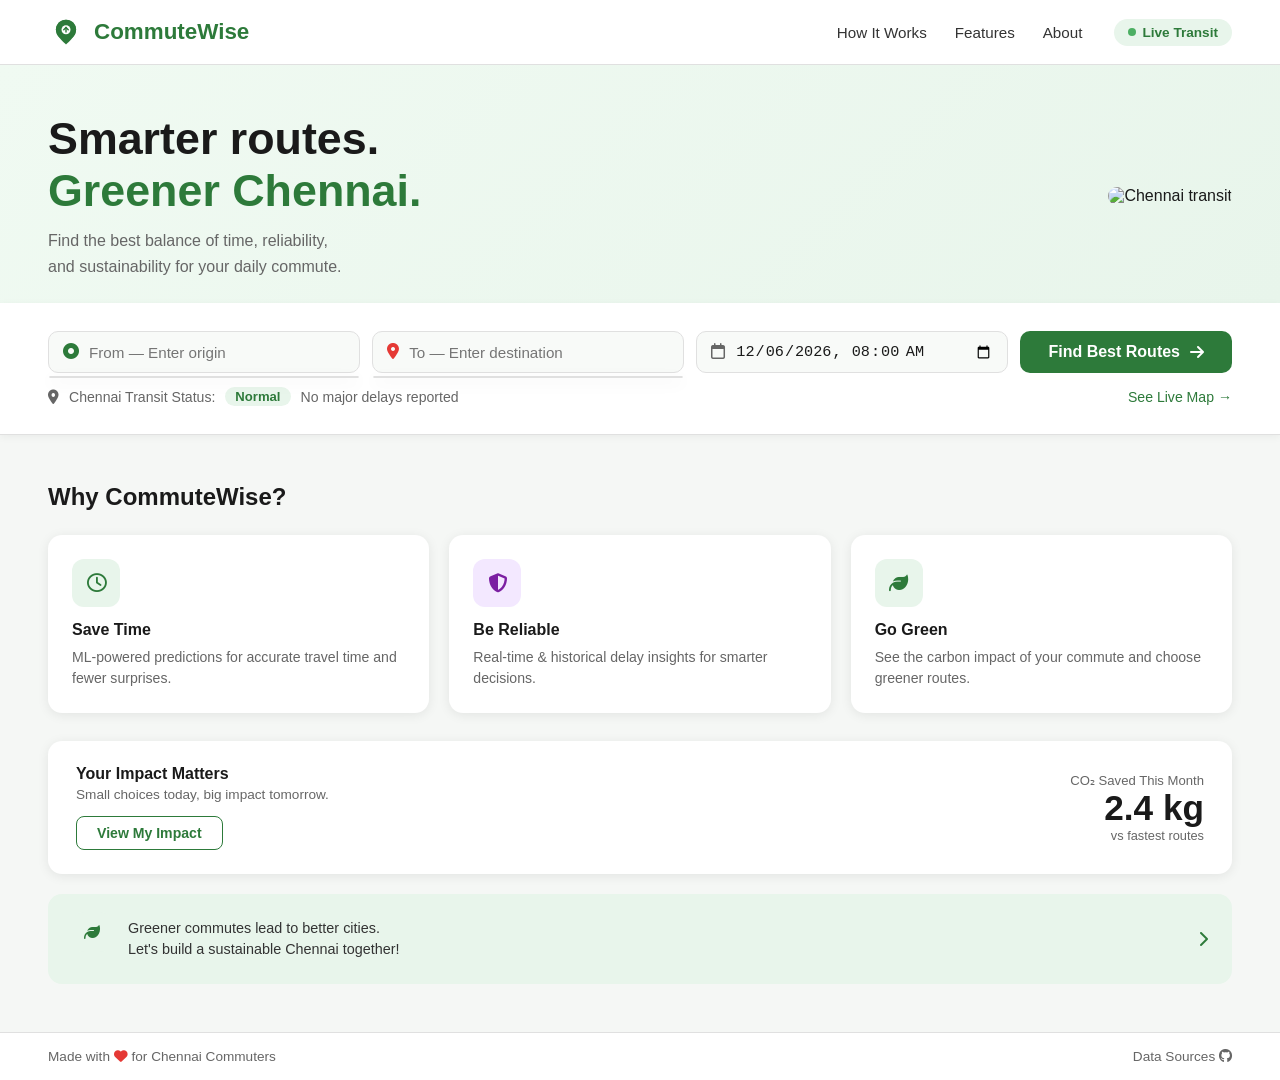
==== frontend/index.html @ f9b58ac9 "frontend is done" ====
<!DOCTYPE html>
<html lang="en">
<head>
  <meta charset="UTF-8" />
  <meta name="viewport" content="width=device-width, initial-scale=1.0"/>
  <title>CommuteWise</title>
  <link rel="stylesheet" href="css/style.css" />
  <link rel="stylesheet" href="https://cdnjs.cloudflare.com/ajax/libs/font-awesome/6.5.0/css/all.min.css"/>
</head>
<body>

  <!-- HEADER -->
  <header class="header">
    <div class="logo">
      <img src="assets/logo.svg" alt="logo" class="logo-icon" />
      <span class="logo-text">CommuteWise</span>
    </div>
    <div class="header-right">
      <nav class="nav">
        <a href="#">How It Works</a>
        <a href="#">Features</a>
        <a href="#">About</a>
      </nav>
      <span class="live-badge"><span class="dot"></span> Live Transit</span>
    </div>
  </header>

  <!-- HERO -->
  <section class="hero">
    <div class="hero-text">
      <h1>Smarter routes.<br/><span class="green">Greener Chennai.</span></h1>
      <p>Find the best balance of time, reliability,<br/>and sustainability for your daily commute.</p>
    </div>
    <div class="hero-img">
      <img src="assets/hero-illustration.png" alt="Chennai transit" />
    </div>
  </section>

  <!-- SEARCH BAR -->
  <section class="search-section">
    <form class="search-form" id="searchForm">
      <div class="search-row">
        <div class="input-group">
          <span class="input-icon green-icon"><i class="fa-solid fa-circle-dot"></i></span>
          <input type="text" id="source" placeholder="From — Enter origin" required />
        </div>
        <div class="input-group">
          <span class="input-icon red-icon"><i class="fa-solid fa-location-dot"></i></span>
          <input type="text" id="destination" placeholder="To — Enter destination" required />
          <button type="button" class="swap-btn" onclick="swapLocations()"><i class="fa-solid fa-arrow-up-arrow-down"></i></button>
        </div>
        <div class="input-group">
          <span class="input-icon"><i class="fa-regular fa-calendar"></i></span>
          <input type="datetime-local" id="datetime" />
        </div>
      </div>
      <button type="submit" class="find-btn">Find Best Routes <i class="fa-solid fa-arrow-right"></i></button>
    </form>

    <div class="transit-status">
      <i class="fa-solid fa-location-dot"></i>
      <span>Chennai Transit Status:</span>
      <span class="status-badge normal">Normal</span>
      <span class="status-text">No major delays reported</span>
      <a href="#" class="link-green">See Live Map →</a>
    </div>
  </section>

  <!-- RESULTS SECTION (hidden until search) -->
  <section class="results-section" id="resultsSection" style="display:none;">
    <div class="results-layout">

      <!-- LEFT: FILTERS -->
      <aside class="filters">
        <h3>Route Preferences</h3>
        <p class="filters-sub">Prioritize what matters most to you.</p>
        <div class="filter-options" id="filterOptions">
          <label class="filter-option active" data-sort="rating">
            <span class="filter-icon gold"><i class="fa-solid fa-star"></i></span>
            <div>
              <strong>Best Overall</strong>
              <p>Balanced score across all factors</p>
            </div>
            <input type="radio" name="sort" value="rating" checked />
          </label>
          <label class="filter-option" data-sort="duration">
            <span class="filter-icon blue"><i class="fa-solid fa-bolt"></i></span>
            <div>
              <strong>Fastest Route</strong>
              <p>Minimum travel time</p>
            </div>
            <input type="radio" name="sort" value="duration" />
          </label>
          <label class="filter-option" data-sort="carbonrate">
            <span class="filter-icon green"><i class="fa-solid fa-leaf"></i></span>
            <div>
              <strong>Greenest Route</strong>
              <p>Lowest carbon emissions</p>
            </div>
            <input type="radio" name="sort" value="carbonrate" />
          </label>
          <label class="filter-option" data-sort="expenditure">
            <span class="filter-icon orange"><i class="fa-solid fa-indian-rupee-sign"></i></span>
            <div>
              <strong>Cheapest Route</strong>
              <p>Lowest travel cost</p>
            </div>
            <input type="radio" name="sort" value="expenditure" />
          </label>
        </div>
      </aside>

      <!-- RIGHT: ROUTE CARDS + MAP + INSIGHTS -->
      <div class="results-main">
        <div class="results-header">
          <div>
            <h2>Recommended Routes</h2>
            <p>We analyzed multiple options for you</p>
          </div>
        </div>

        <div class="route-cards" id="routeCards"></div>

        <!-- MAP PLACEHOLDER -->
        <div class="map-placeholder">
          <div class="map-label">Map View</div>
          <p>Route map will appear here once Google Maps API key is configured.</p>
        </div>

        <!-- INSIGHTS + ENVIRONMENTAL IMPACT -->
        <div class="bottom-grid">
          <div class="insights-box">
            <h3><i class="fa-solid fa-robot"></i> CommuteWise Insights</h3>
            <ul id="insightsList"></ul>
          </div>
          <div class="impact-box">
            <h3><i class="fa-solid fa-leaf"></i> Environmental Impact</h3>
            <div class="impact-stats" id="impactStats"></div>
          </div>
        </div>
      </div>
    </div>
  </section>

  <!-- WHY COMMUTEWISE (shown on home) -->
  <section class="why-section" id="whySection">
    <h2>Why CommuteWise?</h2>
    <div class="why-cards">
      <div class="why-card">
        <span class="why-icon green-bg"><i class="fa-regular fa-clock"></i></span>
        <h4>Save Time</h4>
        <p>ML-powered predictions for accurate travel time and fewer surprises.</p>
      </div>
      <div class="why-card">
        <span class="why-icon purple-bg"><i class="fa-solid fa-shield-halved"></i></span>
        <h4>Be Reliable</h4>
        <p>Real-time & historical delay insights for smarter decisions.</p>
      </div>
      <div class="why-card">
        <span class="why-icon green-bg"><i class="fa-solid fa-leaf"></i></span>
        <h4>Go Green</h4>
        <p>See the carbon impact of your commute and choose greener routes.</p>
      </div>
    </div>

    <div class="impact-banner">
      <div>
        <h4>Your Impact Matters</h4>
        <p>Small choices today, big impact tomorrow.</p>
        <button class="outline-btn">View My Impact</button>
      </div>
      <div class="impact-stat">
        <span class="stat-label">CO₂ Saved This Month</span>
        <span class="stat-value">2.4 kg</span>
        <span class="stat-sub">vs fastest routes</span>
      </div>
    </div>

    <div class="cta-banner">
      <span class="why-icon green-bg small"><i class="fa-solid fa-leaf"></i></span>
      <p>Greener commutes lead to better cities.<br/>Let's build a sustainable Chennai together!</p>
      <i class="fa-solid fa-chevron-right"></i>
    </div>
  </section>

  <!-- FOOTER -->
  <footer class="footer">
    <span>Made with <i class="fa-solid fa-heart red"></i> for Chennai Commuters</span>
    <span>Data Sources <i class="fa-brands fa-github"></i></span>
  </footer>

  <!-- ERROR BANNER -->
  <div id="errorBanner" style="display:none;background:#fff3f3;color:#c62828;padding:14px 48px;border-bottom:1px solid #ffcdd2;font-size:0.9rem;"></div>

  <!-- PATH MODAL -->
  <div id="pathModal" style="display:none;position:fixed;inset:0;background:rgba(0,0,0,0.45);z-index:999;align-items:center;justify-content:center;">
    <div style="background:#fff;border-radius:16px;padding:28px;max-width:420px;width:90%;max-height:80vh;overflow-y:auto;">
      <h3 style="margin-bottom:16px;color:#2d7a3a;">Full Route Path</h3>
      <div id="pathContent"></div>
      <button onclick="document.getElementById('pathModal').style.display='none'" style="margin-top:20px;width:100%;padding:10px;border-radius:8px;border:none;background:#2d7a3a;color:#fff;font-weight:600;cursor:pointer;">Close</button>
    </div>
  </div>

  <script src="js/data.js"></script>
  <script src="js/app.js"></script>
</body>
</html>
---- frontend/css/style.css ----
/* ===== RESET & BASE ===== */
*, *::before, *::after { box-sizing: border-box; margin: 0; padding: 0; }
body { font-family: 'Segoe UI', sans-serif; background: #f5f7f5; color: #1a1a1a; }
a { text-decoration: none; color: inherit; }

/* ===== VARIABLES ===== */
:root {
  --green: #2d7a3a;
  --green-light: #e8f5eb;
  --green-mid: #4caf63;
  --red: #e53935;
  --blue: #1565c0;
  --gold: #f9a825;
  --orange: #ef6c00;
  --gray: #666;
  --border: #e0e0e0;
  --white: #fff;
  --card-shadow: 0 2px 12px rgba(0,0,0,0.08);
}

/* ===== HEADER ===== */
.header {
  display: flex; align-items: center; justify-content: space-between;
  padding: 14px 48px; background: var(--white);
  border-bottom: 1px solid var(--border); position: sticky; top: 0; z-index: 100;
}
.logo { display: flex; align-items: center; gap: 10px; }
.logo-text { font-size: 1.4rem; font-weight: 700; color: var(--green); }
.logo-icon { width: 36px; height: 36px; }
.header-right { display: flex; align-items: center; gap: 32px; }
.nav { display: flex; gap: 28px; }
.nav a { font-size: 0.95rem; color: #333; font-weight: 500; }
.nav a:hover { color: var(--green); }
.live-badge {
  display: flex; align-items: center; gap: 6px;
  background: var(--green-light); color: var(--green);
  padding: 6px 14px; border-radius: 20px; font-size: 0.85rem; font-weight: 600;
}
.dot { width: 8px; height: 8px; border-radius: 50%; background: var(--green-mid); display: inline-block; }

/* ===== HERO ===== */
.hero {
  display: flex; align-items: center; justify-content: space-between;
  padding: 48px 48px 24px; background: linear-gradient(135deg, #f0faf2 0%, #e8f5eb 100%);
  gap: 24px;
}
.hero-text h1 { font-size: 2.8rem; font-weight: 800; line-height: 1.15; }
.hero-text p { color: var(--gray); margin-top: 12px; font-size: 1rem; line-height: 1.6; }
.green { color: var(--green); }
.hero-img img { max-width: 420px; width: 100%; border-radius: 12px; }

/* ===== SEARCH SECTION ===== */
.search-section {
  background: var(--white); padding: 28px 48px;
  border-bottom: 1px solid var(--border);
  box-shadow: 0 2px 8px rgba(0,0,0,0.05);
}
.search-form { display: flex; gap: 12px; align-items: flex-end; flex-wrap: wrap; }
.search-row { display: flex; gap: 12px; flex: 1; flex-wrap: wrap; }
.input-group {
  display: flex; align-items: center; gap: 10px;
  background: #f8faf8; border: 1.5px solid var(--border);
  border-radius: 10px; padding: 10px 14px; flex: 1; min-width: 180px;
  position: relative;
}
.input-group input {
  border: none; background: transparent; outline: none;
  font-size: 0.95rem; width: 100%; color: #1a1a1a;
}
.input-icon { color: var(--gray); font-size: 1rem; flex-shrink: 0; }
.green-icon { color: var(--green); }
.red-icon { color: var(--red); }
.swap-btn {
  background: none; border: none; cursor: pointer;
  color: var(--gray); font-size: 1rem; padding: 0 4px;
}
.swap-btn:hover { color: var(--green); }
.find-btn {
  background: var(--green); color: var(--white);
  border: none; border-radius: 10px;
  padding: 12px 28px; font-size: 1rem; font-weight: 600;
  cursor: pointer; display: flex; align-items: center; gap: 10px;
  white-space: nowrap; transition: background 0.2s;
}
.find-btn:hover { background: #225c2c; }
.transit-status {
  display: flex; align-items: center; gap: 10px;
  margin-top: 14px; font-size: 0.88rem; color: var(--gray);
}
.status-badge {
  padding: 2px 10px; border-radius: 12px; font-weight: 600; font-size: 0.82rem;
}
.status-badge.normal { background: var(--green-light); color: var(--green); }
.link-green { color: var(--green); font-weight: 500; margin-left: auto; }

/* ===== RESULTS SECTION ===== */
.results-section { padding: 32px 48px; }
.results-layout { display: flex; gap: 28px; align-items: flex-start; }

/* FILTERS SIDEBAR */
.filters {
  width: 260px; flex-shrink: 0;
  background: var(--white); border-radius: 14px;
  padding: 22px; box-shadow: var(--card-shadow);
}
.filters h3 { font-size: 1rem; font-weight: 700; margin-bottom: 4px; }
.filters-sub { font-size: 0.82rem; color: var(--gray); margin-bottom: 16px; }
.filter-options { display: flex; flex-direction: column; gap: 8px; }
.filter-option {
  display: flex; align-items: center; gap: 12px;
  padding: 12px; border-radius: 10px; cursor: pointer;
  border: 1.5px solid var(--border); transition: all 0.15s;
}
.filter-option input { margin-left: auto; accent-color: var(--green); }
.filter-option strong { font-size: 0.88rem; display: block; }
.filter-option p { font-size: 0.78rem; color: var(--gray); margin-top: 1px; }
.filter-option.active { border-color: var(--green); background: var(--green-light); }
.filter-icon {
  width: 34px; height: 34px; border-radius: 8px;
  display: flex; align-items: center; justify-content: center;
  font-size: 0.9rem; flex-shrink: 0;
}
.filter-icon.gold { background: #fff8e1; color: var(--gold); }
.filter-icon.blue { background: #e3f0ff; color: var(--blue); }
.filter-icon.green { background: var(--green-light); color: var(--green); }
.filter-icon.orange { background: #fff3e0; color: var(--orange); }

/* RESULTS MAIN */
.results-main { flex: 1; display: flex; flex-direction: column; gap: 24px; }
.results-header { display: flex; justify-content: space-between; align-items: center; }
.results-header h2 { font-size: 1.2rem; font-weight: 700; }
.results-header p { font-size: 0.85rem; color: var(--gray); }

/* ROUTE CARDS */
.route-cards { display: flex; gap: 16px; overflow-x: auto; padding-bottom: 8px; }
.route-card {
  background: var(--white); border-radius: 14px;
  padding: 18px; min-width: 210px; flex-shrink: 0;
  box-shadow: var(--card-shadow); border: 2px solid var(--border);
  transition: transform 0.15s;
}
.route-card:hover { transform: translateY(-2px); }
.route-card.best { border-color: var(--green); }
.route-card.fastest { border-color: var(--blue); }
.route-card.greenest { border-color: var(--green-mid); }
.route-card.cheapest { border-color: var(--orange); }
.card-badge {
  font-size: 0.75rem; font-weight: 700; padding: 3px 10px;
  border-radius: 12px; display: inline-block; margin-bottom: 10px;
}
.badge-best { background: var(--green-light); color: var(--green); }
.badge-fastest { background: #e3f0ff; color: var(--blue); }
.badge-greenest { background: #e8f5eb; color: var(--green-mid); }
.badge-cheapest { background: #fff3e0; color: var(--orange); }
.card-mode-row { display: flex; align-items: center; gap: 8px; margin-bottom: 6px; }
.mode-chip {
  background: var(--green); color: var(--white);
  font-size: 0.72rem; font-weight: 700; padding: 2px 8px; border-radius: 8px;
}
.card-title { font-size: 0.95rem; font-weight: 600; margin-bottom: 4px; }
.card-duration { font-size: 1.6rem; font-weight: 800; margin-bottom: 12px; color: #1a1a1a; }
.card-metric { margin-bottom: 8px; }
.metric-label { font-size: 0.75rem; color: var(--gray); margin-bottom: 3px; }
.progress-bar { height: 5px; background: #e0e0e0; border-radius: 4px; overflow: hidden; }
.progress-fill { height: 100%; border-radius: 4px; }
.fill-green { background: var(--green); }
.fill-blue { background: var(--blue); }
.fill-orange { background: var(--orange); }
.metric-value { font-size: 0.82rem; color: var(--gray); margin-top: 3px; }
.card-score { font-size: 0.82rem; color: var(--gray); margin: 10px 0; }
.card-score span { font-weight: 700; color: #1a1a1a; }
.view-btn {
  width: 100%; padding: 8px; border-radius: 8px;
  border: 1.5px solid var(--green); background: transparent;
  color: var(--green); font-weight: 600; font-size: 0.88rem;
  cursor: pointer; transition: all 0.15s;
}
.view-btn:hover { background: var(--green); color: var(--white); }

/* MAP PLACEHOLDER */
.map-placeholder {
  background: #e8f0e8; border-radius: 14px;
  height: 200px; display: flex; flex-direction: column;
  align-items: center; justify-content: center; gap: 8px;
  color: var(--gray); border: 2px dashed var(--border);
}
.map-label { font-weight: 600; font-size: 1rem; color: #555; }

/* INSIGHTS + IMPACT */
.bottom-grid { display: grid; grid-template-columns: 1fr 1fr; gap: 20px; }
.insights-box, .impact-box {
  background: var(--white); border-radius: 14px;
  padding: 20px; box-shadow: var(--card-shadow);
}
.insights-box h3, .impact-box h3 {
  font-size: 0.95rem; font-weight: 700; margin-bottom: 14px;
  display: flex; align-items: center; gap: 8px; color: var(--green);
}
.insights-box ul { list-style: none; display: flex; flex-direction: column; gap: 10px; }
.insights-box li {
  font-size: 0.85rem; color: #333; display: flex; gap: 8px; align-items: flex-start;
  padding: 8px; background: #f8faf8; border-radius: 8px;
}
.insights-box li i { color: var(--green); margin-top: 2px; flex-shrink: 0; }
.impact-stats { display: flex; flex-direction: column; gap: 14px; }
.impact-stat-row { display: flex; justify-content: space-between; align-items: center; }
.impact-num { font-size: 1.8rem; font-weight: 800; color: var(--green); }
.impact-label { font-size: 0.8rem; color: var(--gray); }
.impact-compare { font-size: 0.82rem; color: var(--green); font-weight: 600; }

/* ===== WHY SECTION ===== */
.why-section { padding: 48px; }
.why-section h2 { font-size: 1.5rem; font-weight: 700; margin-bottom: 24px; }
.why-cards { display: grid; grid-template-columns: repeat(3, 1fr); gap: 20px; margin-bottom: 28px; }
.why-card {
  background: var(--white); border-radius: 14px;
  padding: 24px; box-shadow: var(--card-shadow);
}
.why-icon {
  width: 48px; height: 48px; border-radius: 12px;
  display: flex; align-items: center; justify-content: center;
  font-size: 1.2rem; margin-bottom: 14px;
}
.why-icon.small { width: 40px; height: 40px; font-size: 1rem; flex-shrink: 0; }
.green-bg { background: var(--green-light); color: var(--green); }
.purple-bg { background: #f3e8ff; color: #7b1fa2; }
.why-card h4 { font-size: 1rem; font-weight: 700; margin-bottom: 8px; }
.why-card p { font-size: 0.88rem; color: var(--gray); line-height: 1.5; }

.impact-banner {
  background: var(--white); border-radius: 14px; padding: 24px 28px;
  display: flex; justify-content: space-between; align-items: center;
  box-shadow: var(--card-shadow); margin-bottom: 20px;
}
.impact-banner h4 { font-size: 1rem; font-weight: 700; margin-bottom: 4px; }
.impact-banner p { font-size: 0.85rem; color: var(--gray); margin-bottom: 14px; }
.outline-btn {
  border: 1.5px solid var(--green); background: transparent;
  color: var(--green); padding: 8px 20px; border-radius: 8px;
  font-weight: 600; cursor: pointer; font-size: 0.88rem;
}
.impact-stat { text-align: right; }
.stat-label { display: block; font-size: 0.82rem; color: var(--gray); }
.stat-value { display: block; font-size: 2.2rem; font-weight: 800; color: #1a1a1a; }
.stat-sub { display: block; font-size: 0.8rem; color: var(--gray); }

.cta-banner {
  background: var(--green-light); border-radius: 14px; padding: 18px 24px;
  display: flex; align-items: center; gap: 16px; cursor: pointer;
}
.cta-banner p { font-size: 0.9rem; color: #333; line-height: 1.5; flex: 1; }
.cta-banner i.fa-chevron-right { color: var(--green); }

/* ===== FOOTER ===== */
.footer {
  background: var(--white); border-top: 1px solid var(--border);
  padding: 16px 48px; display: flex; justify-content: space-between;
  font-size: 0.85rem; color: var(--gray);
}
.red { color: var(--red); }

/* ===== AUTOCOMPLETE ===== */
.input-group { position: relative; }
.autocomplete-list {
  position: absolute; top: 100%; left: 0; right: 0;
  background: #fff; border: 1.5px solid var(--border);
  border-radius: 8px; list-style: none; z-index: 200;
  box-shadow: 0 4px 16px rgba(0,0,0,0.12); max-height: 220px; overflow-y: auto;
  margin-top: 4px;
}
.autocomplete-list li {
  padding: 10px 14px; font-size: 0.88rem; cursor: pointer; color: #333;
}
.autocomplete-list li:hover { background: var(--green-light); color: var(--green); }

/* ===== CARD STOPS ===== */
.card-stops { font-size: 0.78rem; color: var(--gray); margin-bottom: 6px; }

/* ===== MODE BREAKDOWN ===== */
.mode-breakdown { display: flex; flex-wrap: wrap; gap: 4px; margin-bottom: 10px; }
.mode-tag {
  font-size: 0.72rem; padding: 2px 7px; border-radius: 10px; font-weight: 600;
}
.mode-tag.metro { background: #e3f0ff; color: var(--blue); }
.mode-tag.rail  { background: #fff8e1; color: var(--gold); }
.mode-tag.bus   { background: var(--green-light); color: var(--green); }
.mode-tag.walk  { background: #f3e8ff; color: #7b1fa2; }

/* ===== PATH MODAL ===== */
.path-mode { width: 20px; text-align: center; flex-shrink: 0; }

/* ===== PATH STOPS ===== */
.path-stop { display: flex; align-items: center; gap: 10px; padding: 5px 0; font-size: 0.86rem; }
.path-dot  { width: 10px; height: 10px; border-radius: 50%; background: #ccc; flex-shrink: 0; }
.path-dot.start { background: var(--green); }
.path-dot.end   { background: var(--red); }

/* ===== RESPONSIVE ===== */
@media (max-width: 900px) {
  .header { padding: 12px 20px; }
  .nav { display: none; }
  .hero { flex-direction: column; padding: 28px 20px; }
  .hero-img img { max-width: 100%; }
  .hero-text h1 { font-size: 2rem; }
  .search-section { padding: 20px; }
  .search-row { flex-direction: column; }
  .results-section { padding: 20px; }
  .results-layout { flex-direction: column; }
  .filters { width: 100%; }
  .bottom-grid { grid-template-columns: 1fr; }
  .why-section { padding: 28px 20px; }
  .why-cards { grid-template-columns: 1fr; }
  .impact-banner { flex-direction: column; align-items: flex-start; gap: 16px; }
  .footer { padding: 16px 20px; flex-direction: column; gap: 6px; }
}
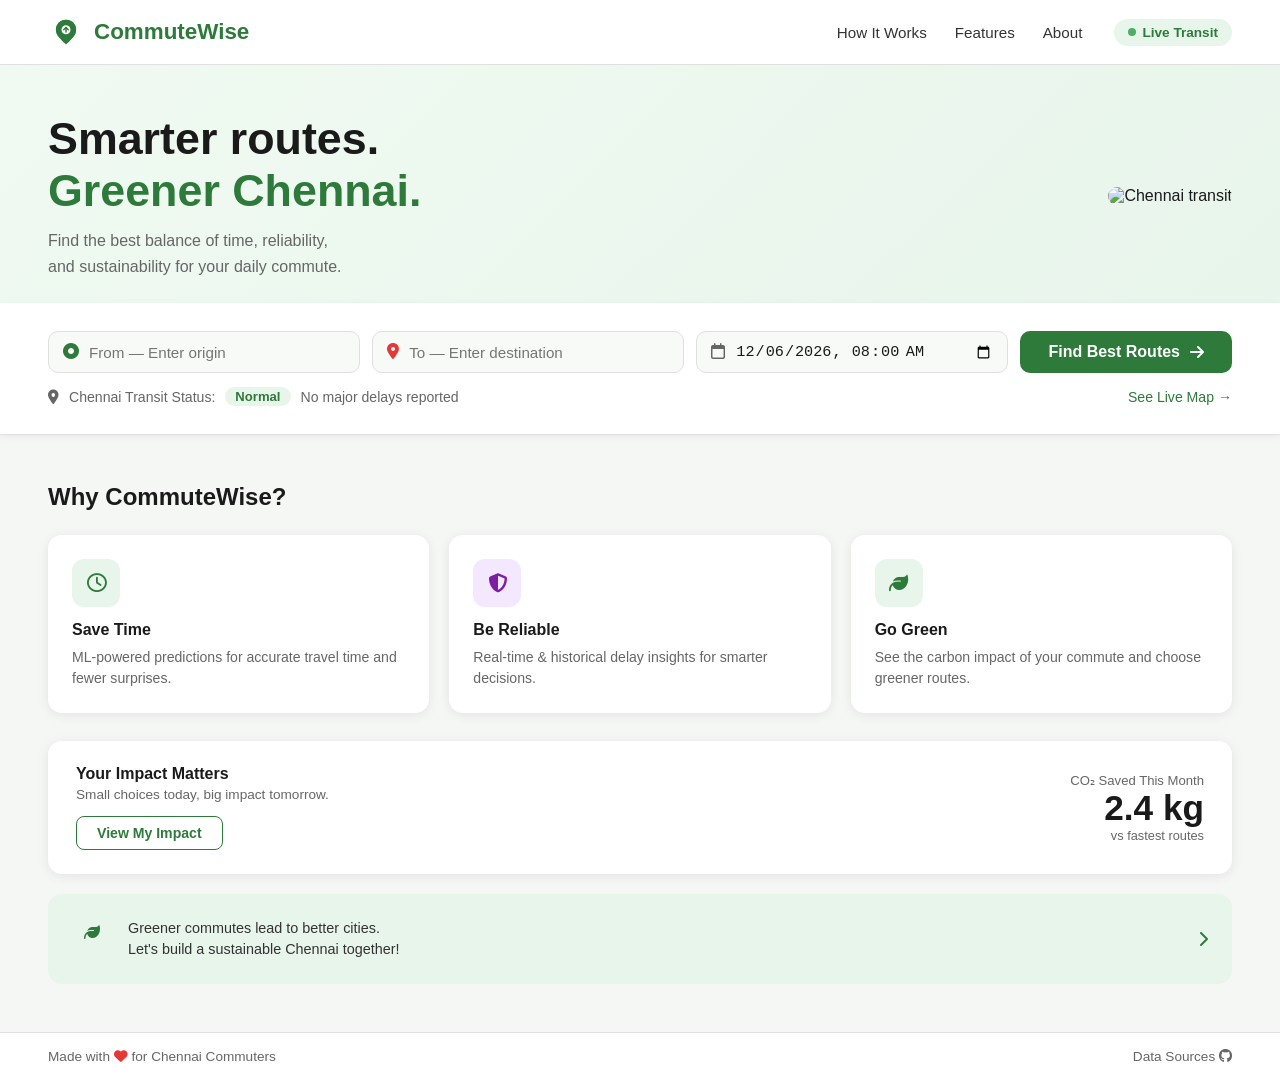
==== commit 011aaacc: "Update frontend: grid layout, All Routes filter, per-filter top-3 display Co-Authored-By: Claude Son" ====
--- a/frontend/index.html
+++ b/frontend/index.html
@@ -107,6 +107,14 @@
             </div>
             <input type="radio" name="sort" value="expenditure" />
           </label>
+          <label class="filter-option" data-sort="all">
+            <span class="filter-icon gray"><i class="fa-solid fa-list"></i></span>
+            <div>
+              <strong>All Routes</strong>
+              <p>View every available option</p>
+            </div>
+            <input type="radio" name="sort" value="all" />
+          </label>
         </div>
       </aside>
 
--- a/frontend/css/style.css
+++ b/frontend/css/style.css
@@ -124,6 +124,7 @@
 .filter-icon.blue { background: #e3f0ff; color: var(--blue); }
 .filter-icon.green { background: var(--green-light); color: var(--green); }
 .filter-icon.orange { background: #fff3e0; color: var(--orange); }
+.filter-icon.gray  { background: #f0f0f0; color: #555; }
 
 /* RESULTS MAIN */
 .results-main { flex: 1; display: flex; flex-direction: column; gap: 24px; }
@@ -132,10 +133,10 @@
 .results-header p { font-size: 0.85rem; color: var(--gray); }
 
 /* ROUTE CARDS */
-.route-cards { display: flex; gap: 16px; overflow-x: auto; padding-bottom: 8px; }
+.route-cards { display: grid; grid-template-columns: repeat(3, 1fr); gap: 20px; }
 .route-card {
   background: var(--white); border-radius: 14px;
-  padding: 18px; min-width: 210px; flex-shrink: 0;
+  padding: 18px;
   box-shadow: var(--card-shadow); border: 2px solid var(--border);
   transition: transform 0.15s;
 }
@@ -289,6 +290,10 @@
 /* ===== PATH MODAL ===== */
 .path-mode { width: 20px; text-align: center; flex-shrink: 0; }
 
+/* ===== DETAIL MODAL ROWS ===== */
+.detail-row { display: flex; justify-content: space-between; padding: 8px 0; border-bottom: 1px solid var(--border); font-size: 0.88rem; }
+.detail-label { color: var(--gray); font-weight: 500; }
+
 /* ===== PATH STOPS ===== */
 .path-stop { display: flex; align-items: center; gap: 10px; padding: 5px 0; font-size: 0.86rem; }
 .path-dot  { width: 10px; height: 10px; border-radius: 50%; background: #ccc; flex-shrink: 0; }
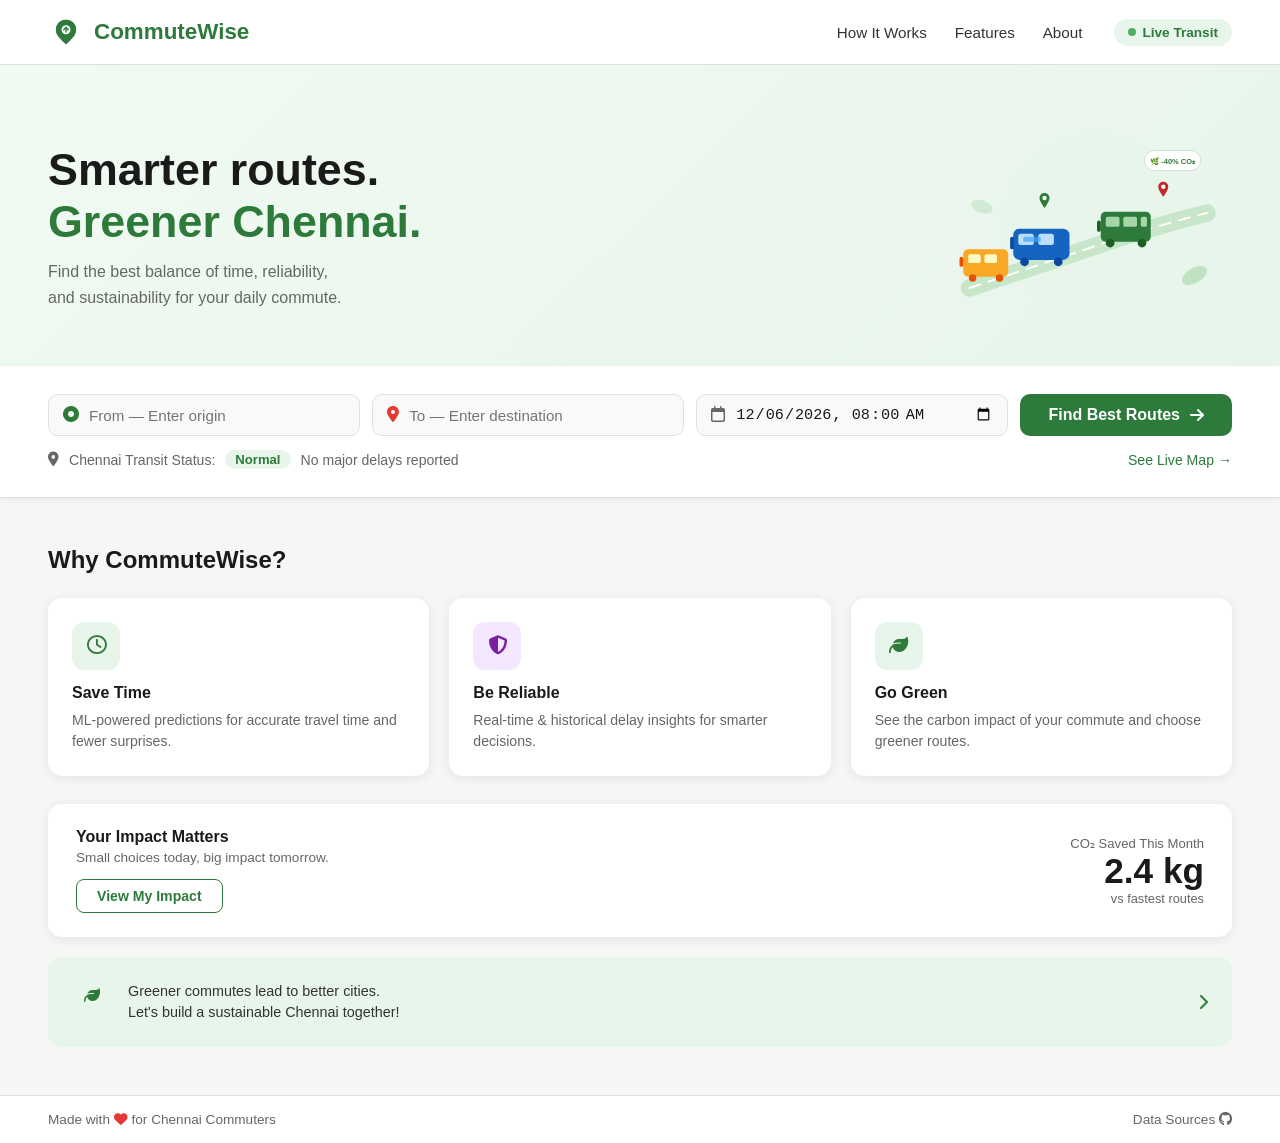
==== commit 8f93152f: "All home page errors are rectified" ====
--- a/frontend/index.html
+++ b/frontend/index.html
@@ -32,7 +32,7 @@
       <p>Find the best balance of time, reliability,<br/>and sustainability for your daily commute.</p>
     </div>
     <div class="hero-img">
-      <img src="assets/hero-illustration.png" alt="Chennai transit" />
+      <img src="assets/hero-illustration.svg" alt="Chennai transit" />
     </div>
   </section>
 
--- a/frontend/css/style.css
+++ b/frontend/css/style.css
@@ -297,6 +297,54 @@
 /* ===== PATH STOPS ===== */
 .path-stop { display: flex; align-items: center; gap: 10px; padding: 5px 0; font-size: 0.86rem; }
 .path-dot  { width: 10px; height: 10px; border-radius: 50%; background: #ccc; flex-shrink: 0; }
+
+/* ===== ROUTE DETAIL MODAL ===== */
+.modal-summary {
+  display: flex; justify-content: space-between; flex-wrap: wrap; gap: 8px;
+  background: #f5faf6; border-radius: 10px; padding: 12px 16px; margin-bottom: 20px;
+}
+.modal-stat { display: flex; flex-direction: column; align-items: center; flex: 1; min-width: 50px; }
+.modal-stat-val { font-size: 1rem; font-weight: 700; color: #1a3d1f; }
+.modal-stat-lbl { font-size: 0.7rem; color: #777; margin-top: 2px; }
+
+.stops-section { }
+.stops-heading { font-size: 0.95rem; font-weight: 700; color: #1a3d1f; margin-bottom: 12px; }
+
+.segment-group { padding-left: 4px; }
+.segment-group-gap { margin-top: 18px; }
+
+.segment-header {
+  display: flex; justify-content: space-between; align-items: center;
+  font-size: 0.82rem; font-weight: 700; margin-bottom: 6px;
+  text-transform: uppercase; letter-spacing: 0.03em;
+}
+.segment-dist { font-size: 0.78rem; font-weight: 500; opacity: 0.8; }
+
+.stop-list { }
+.stop-row { display: flex; gap: 0; align-items: stretch; min-height: 32px; }
+
+.stop-line-col {
+  display: flex; flex-direction: column; align-items: center;
+  width: 20px; flex-shrink: 0; position: relative;
+}
+.stop-dot {
+  width: 10px; height: 10px; border-radius: 50%;
+  background: #ccc; border: 2px solid #fff;
+  box-shadow: 0 0 0 2px #ccc;
+  flex-shrink: 0; margin-top: 11px; z-index: 1;
+}
+.stop-dot-start { background: #2d7a3a; box-shadow: 0 0 0 2px #2d7a3a; }
+.stop-dot-end   { background: #c62828; box-shadow: 0 0 0 2px #c62828; }
+
+.stop-line {
+  flex: 1; width: 2px; background: #ccc; margin: 2px 0 0 0;
+}
+
+.stop-name {
+  font-size: 0.82rem; color: #444; padding: 8px 0 8px 10px;
+  line-height: 1.3; flex: 1;
+}
+.stop-name-bold { font-weight: 700; color: #1a3d1f; font-size: 0.86rem; }
 .path-dot.start { background: var(--green); }
 .path-dot.end   { background: var(--red); }
 
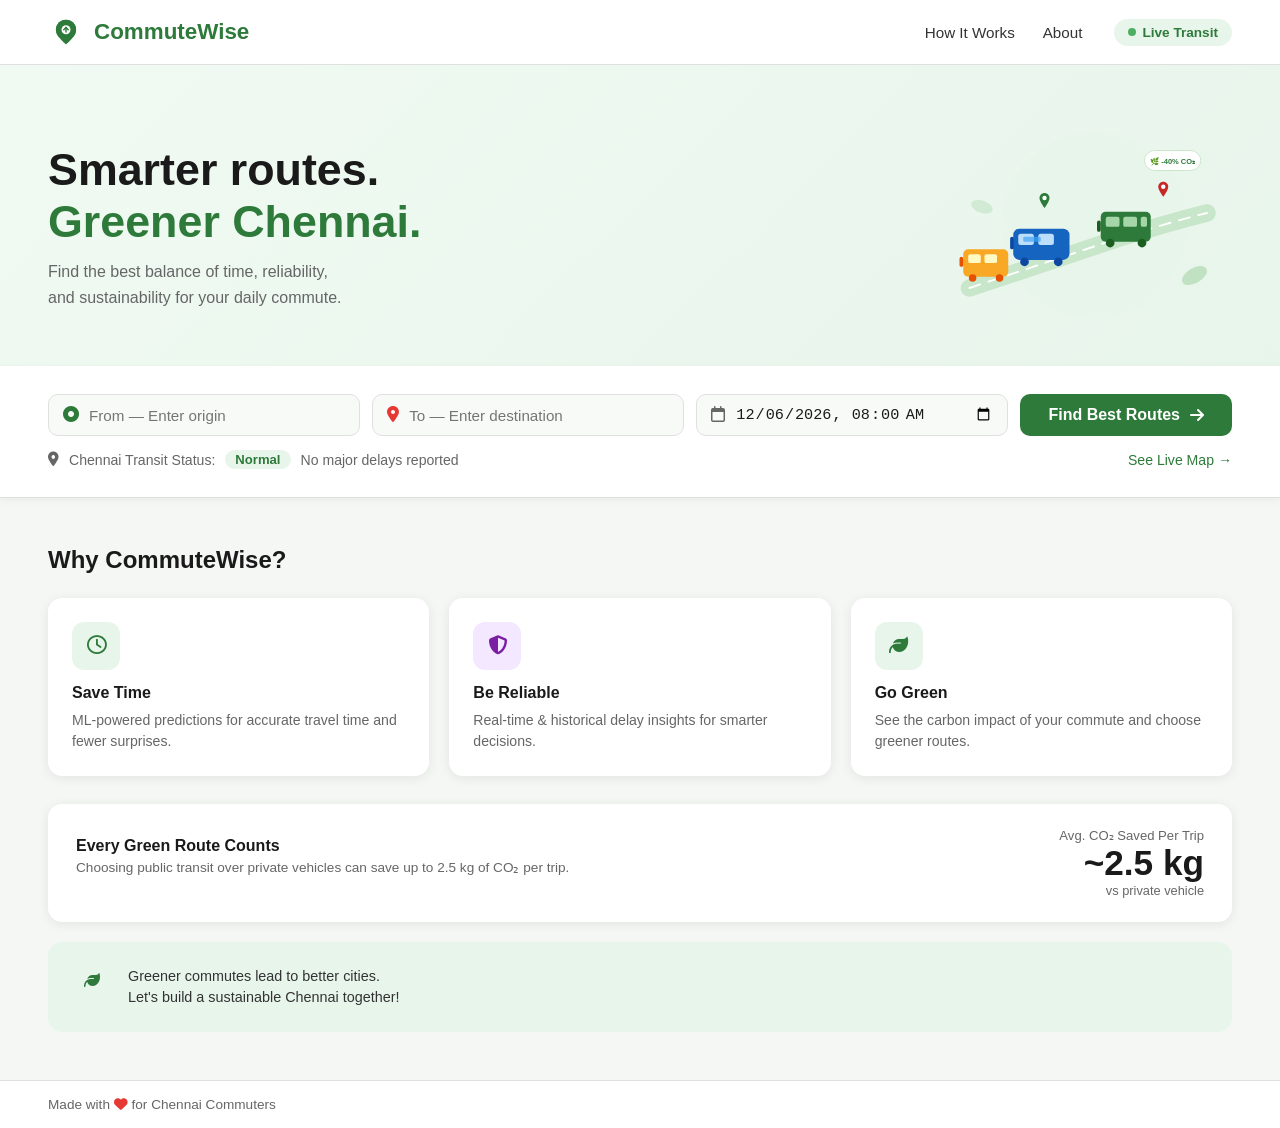
==== commit 9e20cd7d: "updated readme and deleted cache files" ====
--- a/frontend/index.html
+++ b/frontend/index.html
@@ -17,9 +17,8 @@
     </div>
     <div class="header-right">
       <nav class="nav">
-        <a href="#">How It Works</a>
-        <a href="#">Features</a>
-        <a href="#">About</a>
+        <a href="features.html">How It Works</a>
+        <a href="about.html">About</a>
       </nav>
       <span class="live-badge"><span class="dot"></span> Live Transit</span>
     </div>
@@ -173,28 +172,25 @@
 
     <div class="impact-banner">
       <div>
-        <h4>Your Impact Matters</h4>
-        <p>Small choices today, big impact tomorrow.</p>
-        <button class="outline-btn">View My Impact</button>
+        <h4>Every Green Route Counts</h4>
+        <p>Choosing public transit over private vehicles can save up to 2.5 kg of CO₂ per trip.</p>
       </div>
       <div class="impact-stat">
-        <span class="stat-label">CO₂ Saved This Month</span>
-        <span class="stat-value">2.4 kg</span>
-        <span class="stat-sub">vs fastest routes</span>
+        <span class="stat-label">Avg. CO₂ Saved Per Trip</span>
+        <span class="stat-value">~2.5 kg</span>
+        <span class="stat-sub">vs private vehicle</span>
       </div>
     </div>
 
     <div class="cta-banner">
       <span class="why-icon green-bg small"><i class="fa-solid fa-leaf"></i></span>
       <p>Greener commutes lead to better cities.<br/>Let's build a sustainable Chennai together!</p>
-      <i class="fa-solid fa-chevron-right"></i>
     </div>
   </section>
 
   <!-- FOOTER -->
   <footer class="footer">
     <span>Made with <i class="fa-solid fa-heart red"></i> for Chennai Commuters</span>
-    <span>Data Sources <i class="fa-brands fa-github"></i></span>
   </footer>
 
   <!-- ERROR BANNER -->
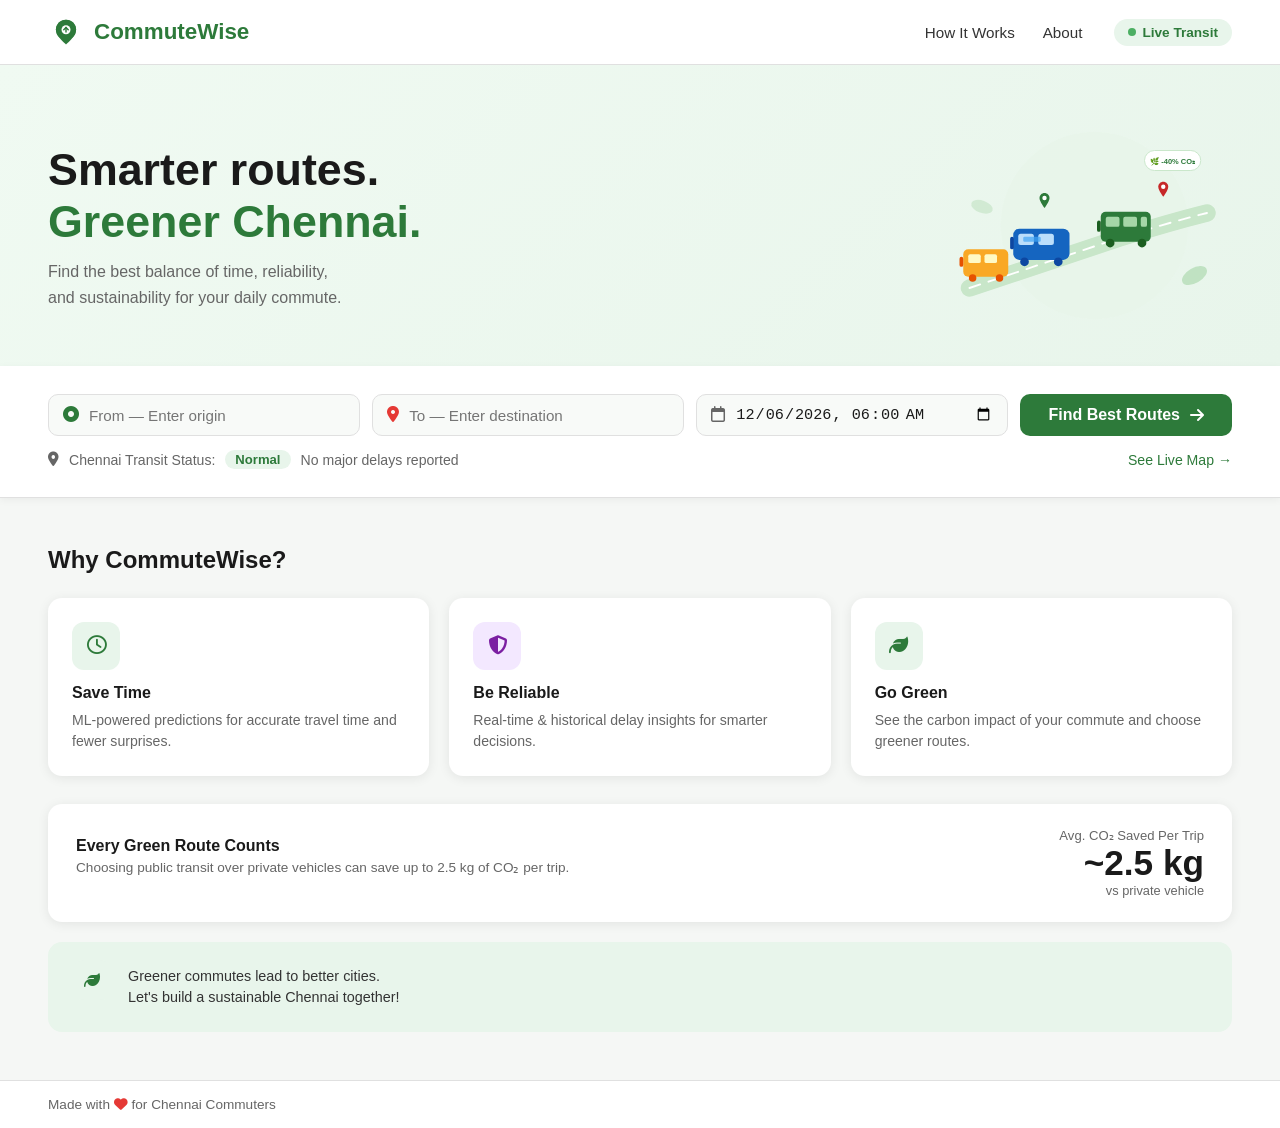
==== commit 82ad948d: "Polished the frontend" ====
--- a/frontend/index.html
+++ b/frontend/index.html
@@ -198,7 +198,7 @@
 
   <!-- PATH MODAL -->
   <div id="pathModal" style="display:none;position:fixed;inset:0;background:rgba(0,0,0,0.45);z-index:999;align-items:center;justify-content:center;">
-    <div style="background:#fff;border-radius:16px;padding:28px;max-width:420px;width:90%;max-height:80vh;overflow-y:auto;">
+    <div style="background:#fff;border-radius:16px;padding:28px;max-width:800px;width:95%;max-height:80vh;overflow-y:auto;">
       <h3 style="margin-bottom:16px;color:#2d7a3a;">Full Route Path</h3>
       <div id="pathContent"></div>
       <button onclick="document.getElementById('pathModal').style.display='none'" style="margin-top:20px;width:100%;padding:10px;border-radius:8px;border:none;background:#2d7a3a;color:#fff;font-weight:600;cursor:pointer;">Close</button>
--- a/frontend/css/style.css
+++ b/frontend/css/style.css
@@ -299,13 +299,42 @@
 .path-dot  { width: 10px; height: 10px; border-radius: 50%; background: #ccc; flex-shrink: 0; }
 
 /* ===== ROUTE DETAIL MODAL ===== */
-.modal-summary {
-  display: flex; justify-content: space-between; flex-wrap: wrap; gap: 8px;
-  background: #f5faf6; border-radius: 10px; padding: 12px 16px; margin-bottom: 20px;
-}
-.modal-stat { display: flex; flex-direction: column; align-items: center; flex: 1; min-width: 50px; }
-.modal-stat-val { font-size: 1rem; font-weight: 700; color: #1a3d1f; }
-.modal-stat-lbl { font-size: 0.7rem; color: #777; margin-top: 2px; }
+.modal-summary{
+    display:grid;
+    grid-template-columns:repeat(5,1fr);
+    gap:12px;
+
+    background:#f5faf6;
+    border-radius:10px;
+    padding:16px;
+    margin-bottom:20px;
+}
+
+.modal-stat{
+    text-align:center;
+    padding:8px;
+    border-radius:8px;
+}
+
+
+
+.modal-stat-val{
+    font-size:1.1rem;
+    font-weight:700;
+    color:#1a3d1f;
+    margin-bottom:6px;
+    white-space:nowrap;
+}
+
+.modal-stat-lbl{
+    font-size:0.72rem;
+    color:#777;
+}
+
+.modal-stat:hover{
+    background:#ebebeb;
+    cursor:pointer;
+}
 
 .stops-section { }
 .stops-heading { font-size: 0.95rem; font-weight: 700; color: #1a3d1f; margin-bottom: 12px; }
